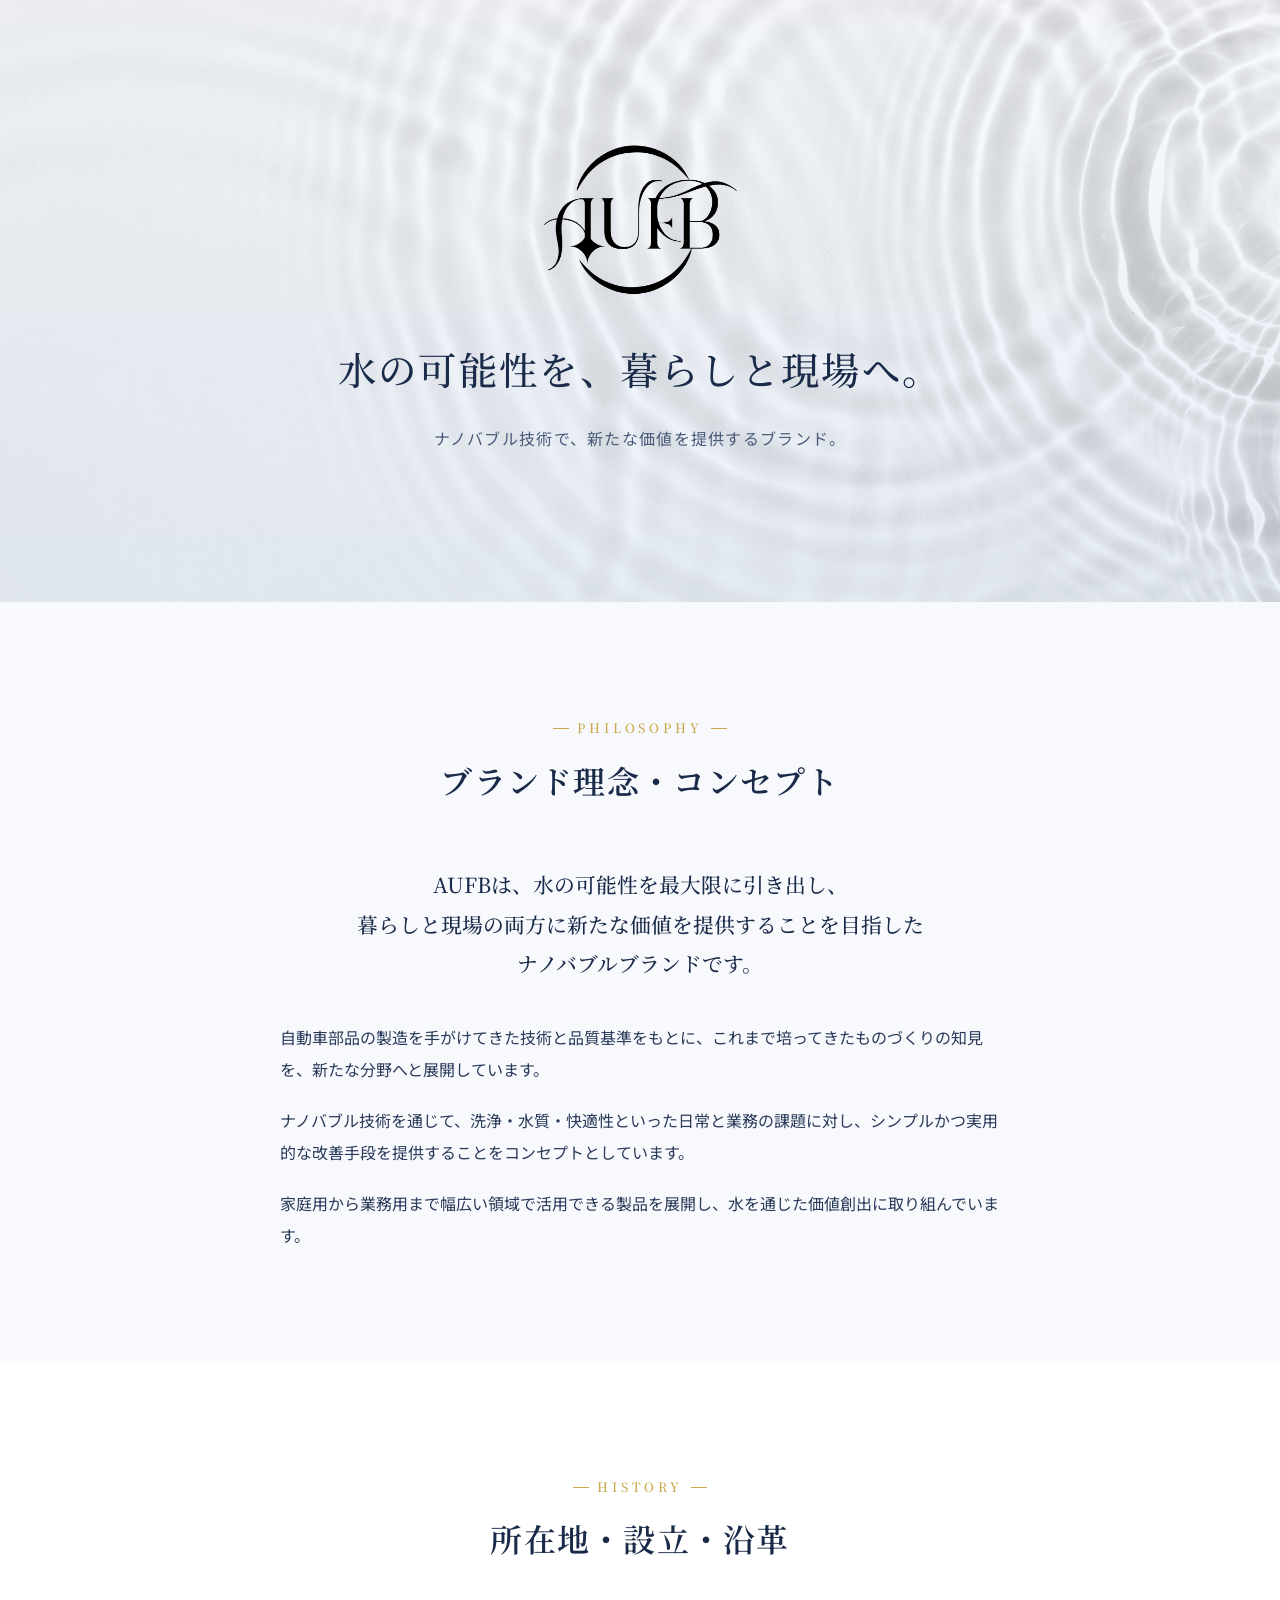
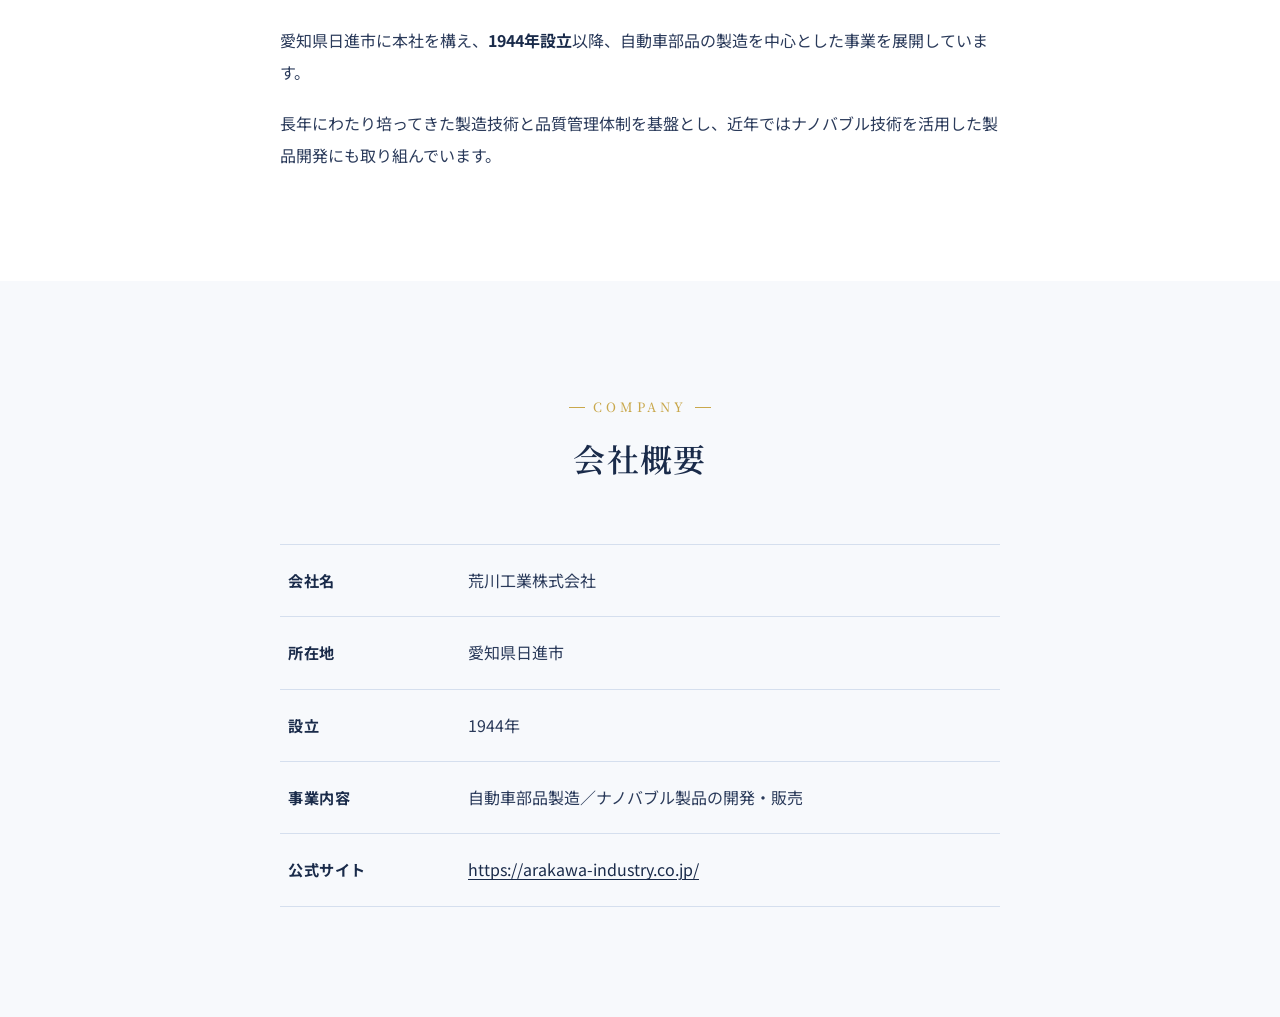
==== 00_サイト制作/about/index.html @ 19d6f463 "AUFBページ：階層整理（pages/about → about）" ====
<!DOCTYPE html>
<html lang="ja">
<head>
  <meta charset="UTF-8">
  <meta name="viewport" content="width=device-width, initial-scale=1.0">
  <title>AUFBについて｜荒川工業株式会社</title>
  <meta name="description" content="AUFBは、水の可能性を最大限に引き出し、暮らしと現場の両方に新たな価値を提供するナノバブルブランドです。">
  <link rel="preconnect" href="https://fonts.googleapis.com">
  <link rel="preconnect" href="https://fonts.gstatic.com" crossorigin>
  <link href="https://fonts.googleapis.com/css2?family=Noto+Serif+JP:wght@400;500;700&family=Noto+Sans+JP:wght@400;500;700&display=swap" rel="stylesheet">
  <link rel="stylesheet" href="style.css">
</head>
<body>

  <main class="about">

    <!-- ==============================
      FV
    ============================== -->
    <section class="fv">
      <div class="fv-bg"></div>
      <div class="fv-inner">
        <img src="images/aufb-logo-transparent.png" alt="AUFB" class="fv-logo">
        <p class="fv-tagline">水の可能性を、暮らしと現場へ。</p>
        <p class="fv-sub">ナノバブル技術で、新たな価値を提供するブランド。</p>
      </div>
    </section>


    <!-- ==============================
      ブランド理念・コンセプト
    ============================== -->
    <section class="section section-philosophy">
      <div class="section-inner">
        <div class="section-head">
          <span class="section-label">Philosophy</span>
          <h2 class="section-title">ブランド理念・コンセプト</h2>
        </div>

        <div class="section-body">
          <p class="lead">
            AUFBは、水の可能性を最大限に引き出し、<br>
            暮らしと現場の両方に新たな価値を提供することを目指した<br class="pc-only">ナノバブルブランドです。
          </p>
          <p>
            自動車部品の製造を手がけてきた技術と品質基準をもとに、これまで培ってきたものづくりの知見を、新たな分野へと展開しています。
          </p>
          <p>
            ナノバブル技術を通じて、洗浄・水質・快適性といった日常と業務の課題に対し、シンプルかつ実用的な改善手段を提供することをコンセプトとしています。
          </p>
          <p>
            家庭用から業務用まで幅広い領域で活用できる製品を展開し、水を通じた価値創出に取り組んでいます。
          </p>
        </div>
      </div>
    </section>


    <!-- ==============================
      所在地・設立・沿革
    ============================== -->
    <section class="section section-history">
      <div class="section-inner">
        <div class="section-head">
          <span class="section-label">History</span>
          <h2 class="section-title">所在地・設立・沿革</h2>
        </div>

        <div class="section-body">
          <p>
            愛知県日進市に本社を構え、<strong>1944年設立</strong>以降、自動車部品の製造を中心とした事業を展開しています。
          </p>
          <p>
            長年にわたり培ってきた製造技術と品質管理体制を基盤とし、近年ではナノバブル技術を活用した製品開発にも取り組んでいます。
          </p>
        </div>
      </div>
    </section>


    <!-- ==============================
      会社概要
    ============================== -->
    <section class="section section-company">
      <div class="section-inner">
        <div class="section-head">
          <span class="section-label">Company</span>
          <h2 class="section-title">会社概要</h2>
        </div>

        <div class="section-body">
          <dl class="company-table">
            <div class="company-row">
              <dt>会社名</dt>
              <dd>荒川工業株式会社</dd>
            </div>
            <div class="company-row">
              <dt>所在地</dt>
              <dd>愛知県日進市</dd>
            </div>
            <div class="company-row">
              <dt>設立</dt>
              <dd>1944年</dd>
            </div>
            <div class="company-row">
              <dt>事業内容</dt>
              <dd>自動車部品製造／ナノバブル製品の開発・販売</dd>
            </div>
            <div class="company-row">
              <dt>公式サイト</dt>
              <dd><a href="https://arakawa-industry.co.jp/" target="_blank" rel="noopener">https://arakawa-industry.co.jp/</a></dd>
            </div>
          </dl>
        </div>
      </div>
    </section>

  </main>

</body>
</html>
---- 00_サイト制作/about/style.css ----
/* ==============================
   Base
============================== */
*, *::before, *::after {
  box-sizing: border-box;
  margin: 0;
  padding: 0;
}

html {
  font-size: 16px;
  scroll-behavior: smooth;
}

body {
  font-family: "Noto Sans JP", -apple-system, BlinkMacSystemFont, "Hiragino Sans", "Hiragino Kaku Gothic ProN", Meiryo, sans-serif;
  color: #1a2b4a;
  line-height: 1.8;
  background: #fff;
  -webkit-font-smoothing: antialiased;
}

img {
  max-width: 100%;
  height: auto;
  display: block;
}

.pc-only { display: none; }
@media (min-width: 768px) {
  .pc-only { display: inline; }
  .sp-only { display: none; }
}


/* ==============================
   FV
============================== */
.fv {
  position: relative;
  padding: 80px 24px 90px;
  background: linear-gradient(180deg, #f7f9fc 0%, #eaf0f8 100%);
  overflow: hidden;
  text-align: center;
}

.fv-bg {
  position: absolute;
  inset: 0;
  background-image: url("images/fv-water-ripple-bg.jpeg");
  background-size: cover;
  background-position: center;
  opacity: 0.6;
  mix-blend-mode: multiply;
  pointer-events: none;
}

.fv-inner {
  position: relative;
  max-width: 720px;
  margin: 0 auto;
  z-index: 1;
}

.fv-logo {
  width: 140px;
  margin: 0 auto 28px;
}

.fv-tagline {
  font-family: "Noto Serif JP", serif;
  font-size: 1.5rem;
  font-weight: 500;
  color: #1a2b4a;
  letter-spacing: 0.06em;
  line-height: 1.6;
  margin-bottom: 16px;
}

.fv-sub {
  font-size: 0.9rem;
  color: #4a5a7a;
  letter-spacing: 0.08em;
}

@media (min-width: 768px) {
  .fv {
    padding: 140px 32px 150px;
  }
  .fv-logo {
    width: 200px;
    margin-bottom: 40px;
  }
  .fv-tagline {
    font-size: 2.4rem;
    margin-bottom: 24px;
  }
  .fv-sub {
    font-size: 1rem;
  }
}


/* ==============================
   Section 共通
============================== */
.section {
  padding: 72px 24px;
}

.section:nth-child(even) {
  background: #f7f9fc;
}

.section-inner {
  max-width: 720px;
  margin: 0 auto;
}

.section-head {
  text-align: center;
  margin-bottom: 40px;
}

.section-label {
  display: inline-block;
  font-family: "Noto Serif JP", serif;
  font-size: 0.8rem;
  font-weight: 500;
  color: #c9a84c;
  letter-spacing: 0.3em;
  text-transform: uppercase;
  margin-bottom: 12px;
  position: relative;
  padding: 0 24px;
}

.section-label::before,
.section-label::after {
  content: "";
  position: absolute;
  top: 50%;
  width: 16px;
  height: 1px;
  background: #c9a84c;
}

.section-label::before { left: 0; }
.section-label::after { right: 0; }

.section-title {
  font-family: "Noto Serif JP", serif;
  font-size: 1.5rem;
  font-weight: 600;
  color: #1a2b4a;
  letter-spacing: 0.04em;
}

.section-body p {
  font-size: 0.95rem;
  line-height: 2;
  color: #2a3a5a;
  margin-bottom: 1.2em;
}

.section-body p:last-child {
  margin-bottom: 0;
}

.section-body .lead {
  font-family: "Noto Serif JP", serif;
  font-size: 1.05rem;
  font-weight: 500;
  color: #1a2b4a;
  text-align: center;
  line-height: 1.9;
  margin-bottom: 1.8em;
}

.section-body strong {
  color: #1a2b4a;
  font-weight: 700;
}

@media (min-width: 768px) {
  .section {
    padding: 110px 32px;
  }
  .section-head {
    margin-bottom: 56px;
  }
  .section-title {
    font-size: 2rem;
  }
  .section-body p {
    font-size: 1rem;
  }
  .section-body .lead {
    font-size: 1.3rem;
  }
}


/* ==============================
   会社概要テーブル
============================== */
.company-table {
  border-top: 1px solid #d5dfee;
}

.company-row {
  display: block;
  border-bottom: 1px solid #d5dfee;
  padding: 18px 0;
}

.company-row dt {
  font-weight: 700;
  color: #1a2b4a;
  font-size: 0.88rem;
  letter-spacing: 0.04em;
  margin-bottom: 6px;
}

.company-row dd {
  color: #2a3a5a;
  font-size: 0.95rem;
  line-height: 1.7;
  word-break: break-all;
}

.company-row dd a {
  color: #1a2b4a;
  text-decoration: underline;
  text-underline-offset: 3px;
  transition: color 0.2s;
}

.company-row dd a:hover {
  color: #c9a84c;
}

@media (min-width: 768px) {
  .company-row {
    display: flex;
    align-items: baseline;
    padding: 22px 8px;
  }
  .company-row dt {
    flex: 0 0 180px;
    font-size: 0.95rem;
    margin-bottom: 0;
  }
  .company-row dd {
    flex: 1;
    font-size: 1rem;
  }
}
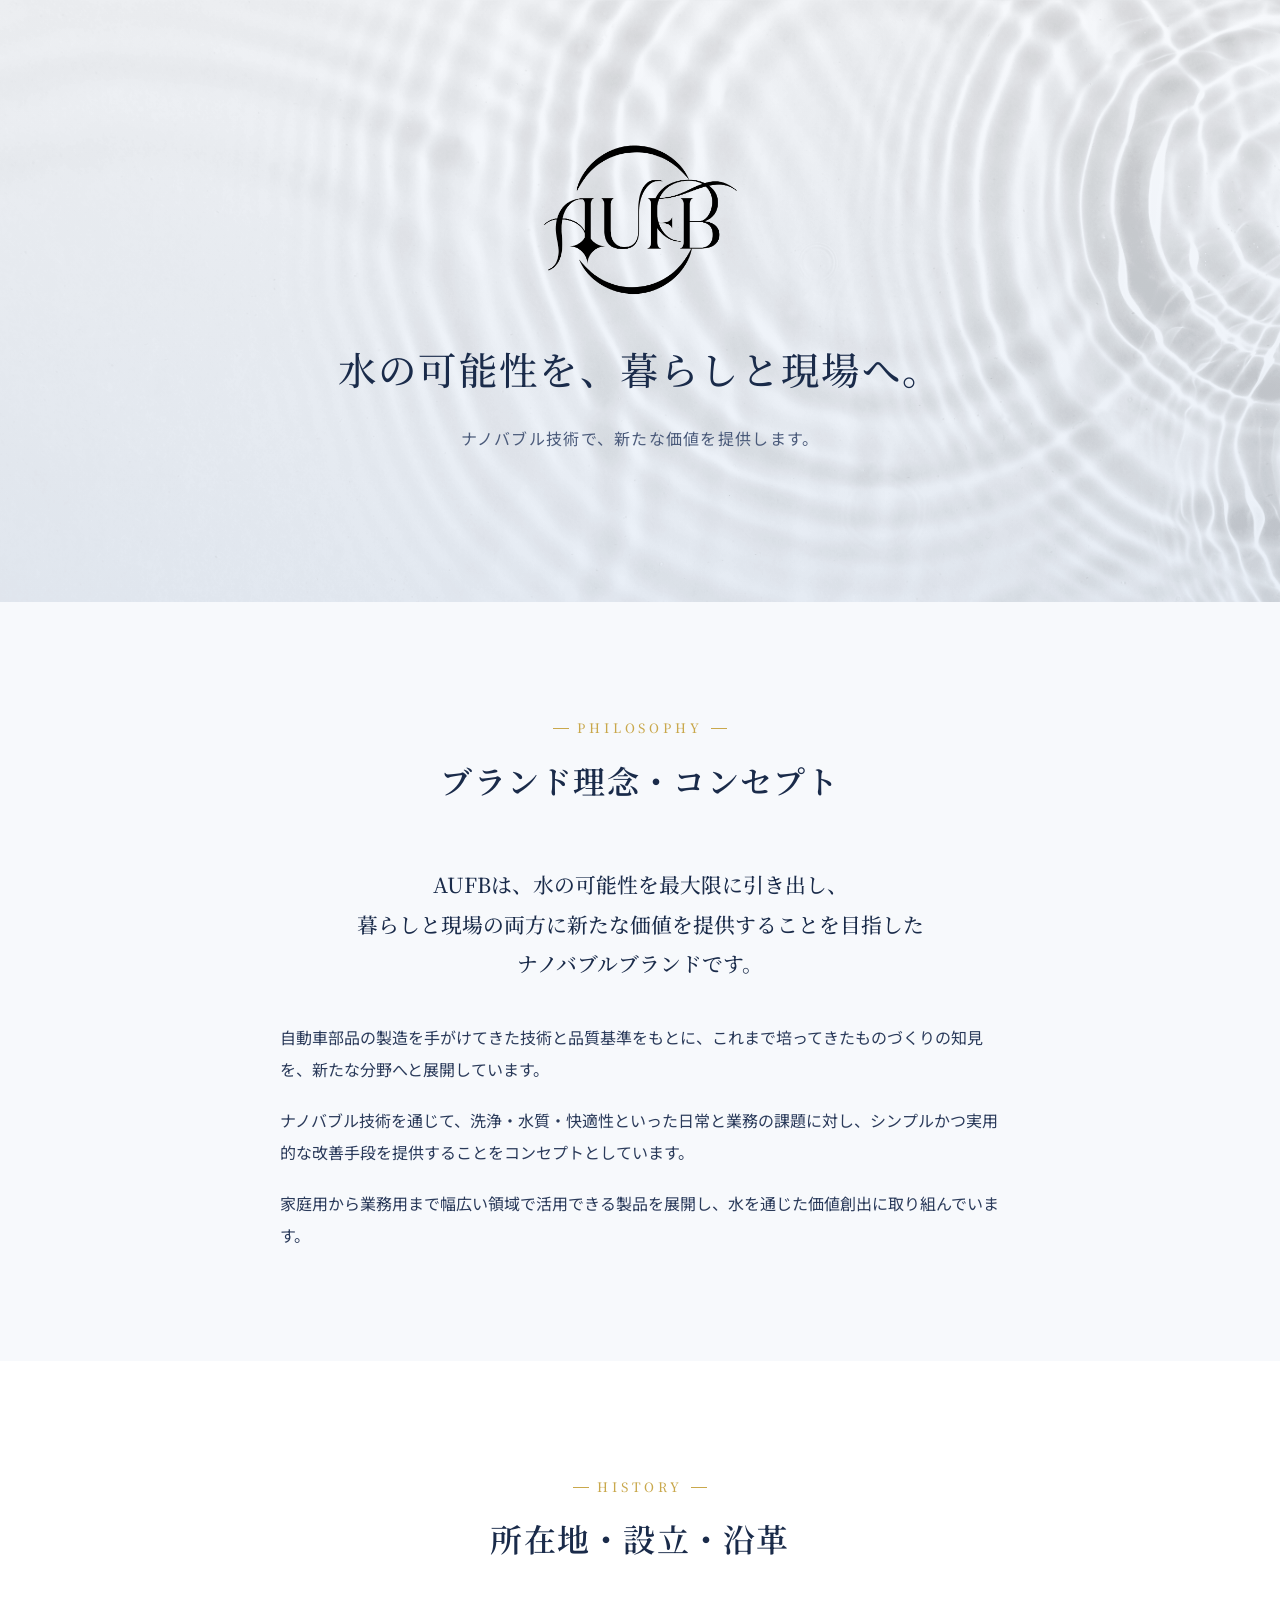
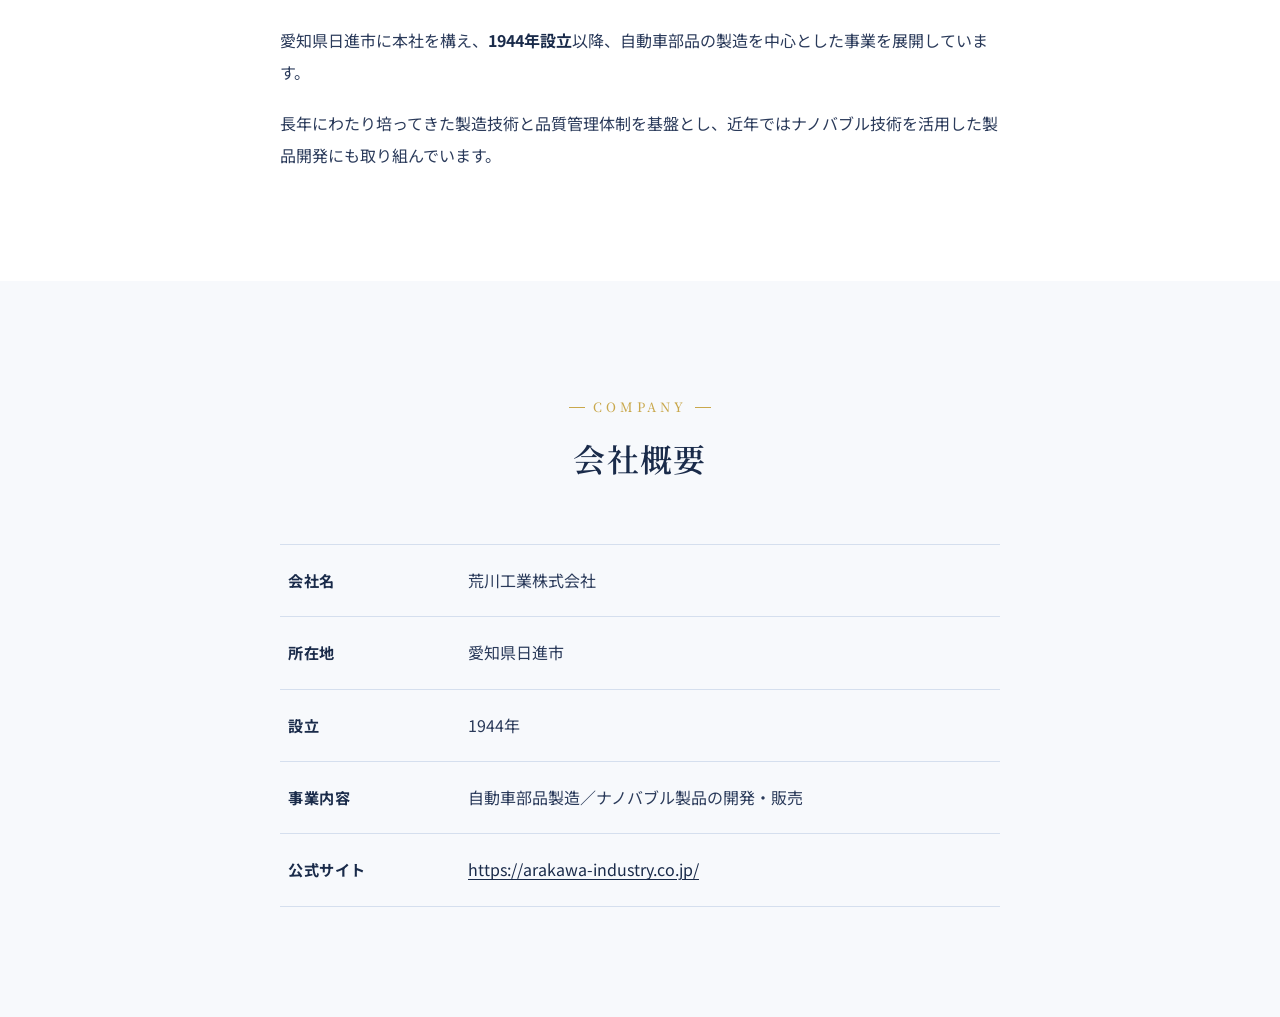
==== commit 831ecf4d: "AUFBページ：FVサブコピーを能動的な表現に修正" ====
--- a/00_サイト制作/about/index.html
+++ b/00_サイト制作/about/index.html
@@ -22,7 +22,7 @@
       <div class="fv-inner">
         <img src="images/aufb-logo-transparent.png" alt="AUFB" class="fv-logo">
         <p class="fv-tagline">水の可能性を、暮らしと現場へ。</p>
-        <p class="fv-sub">ナノバブル技術で、新たな価値を提供するブランド。</p>
+        <p class="fv-sub">ナノバブル技術で、新たな価値を提供します。</p>
       </div>
     </section>
 
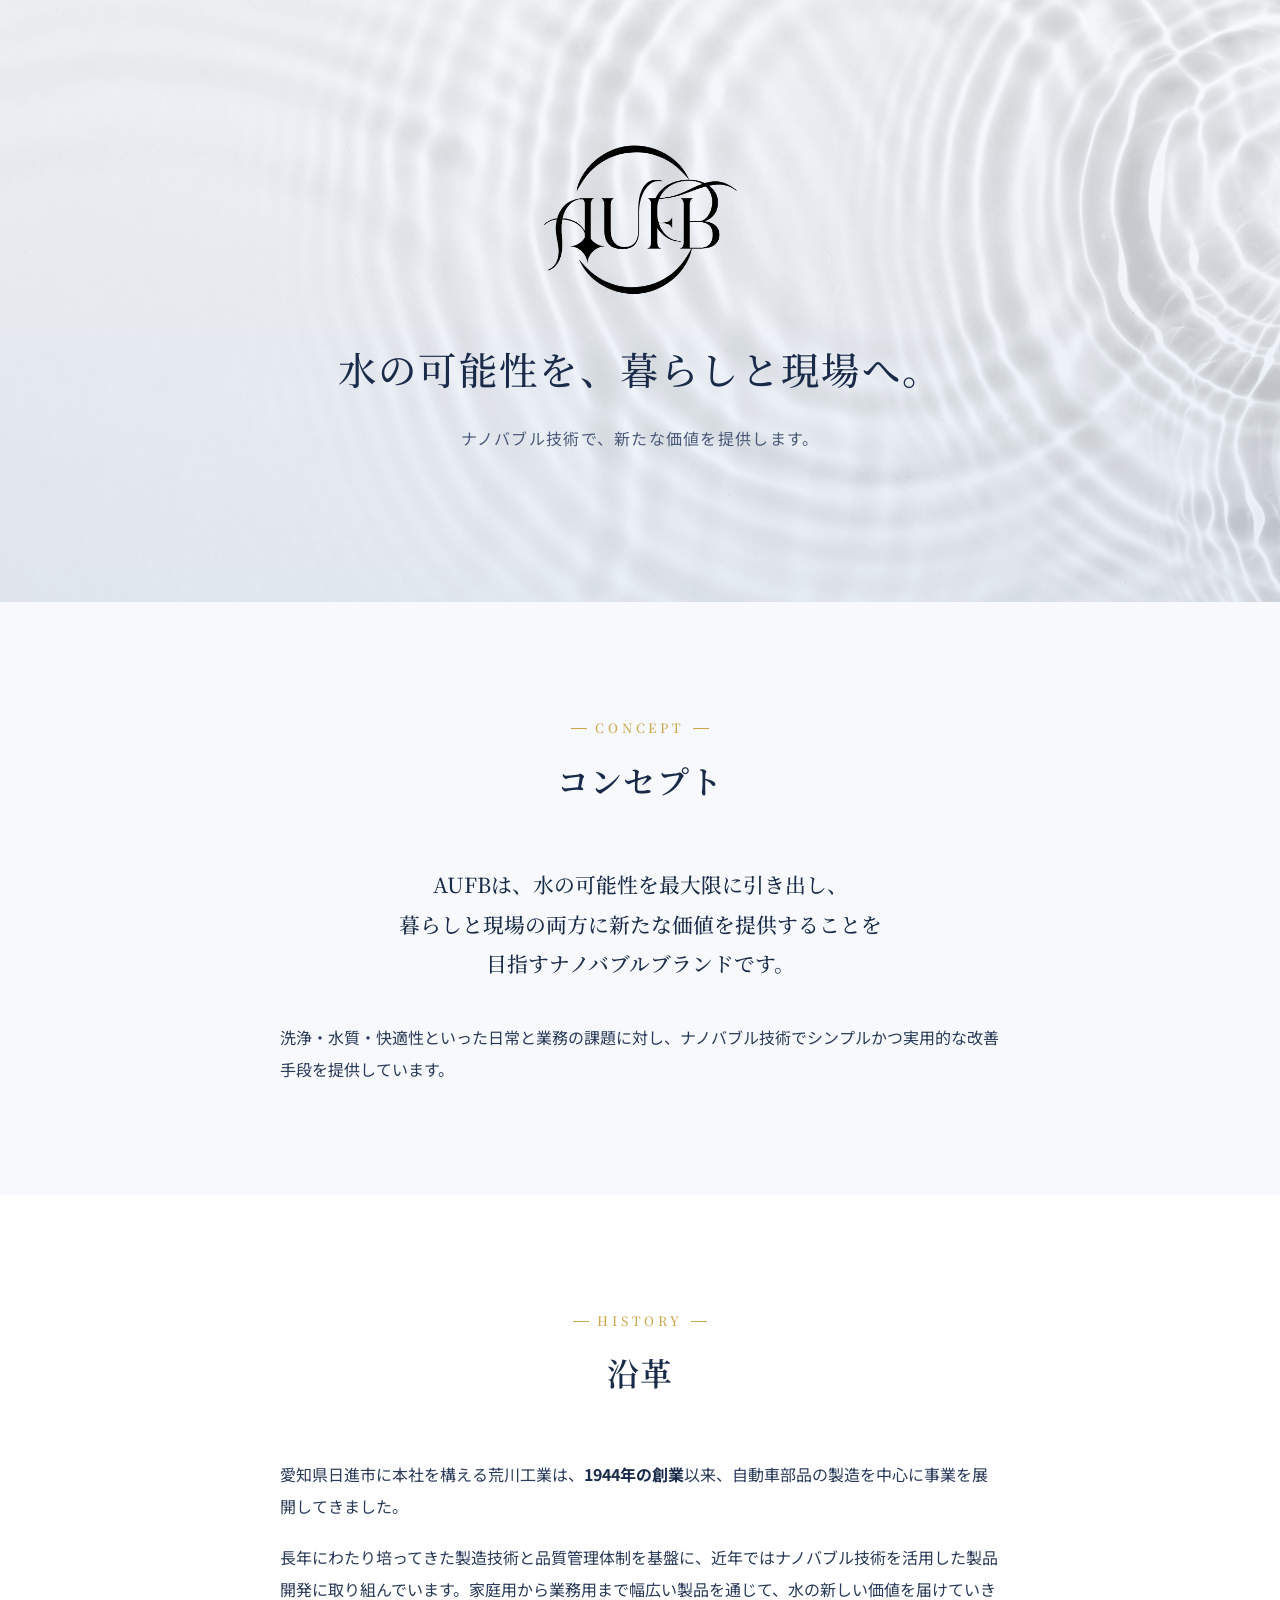
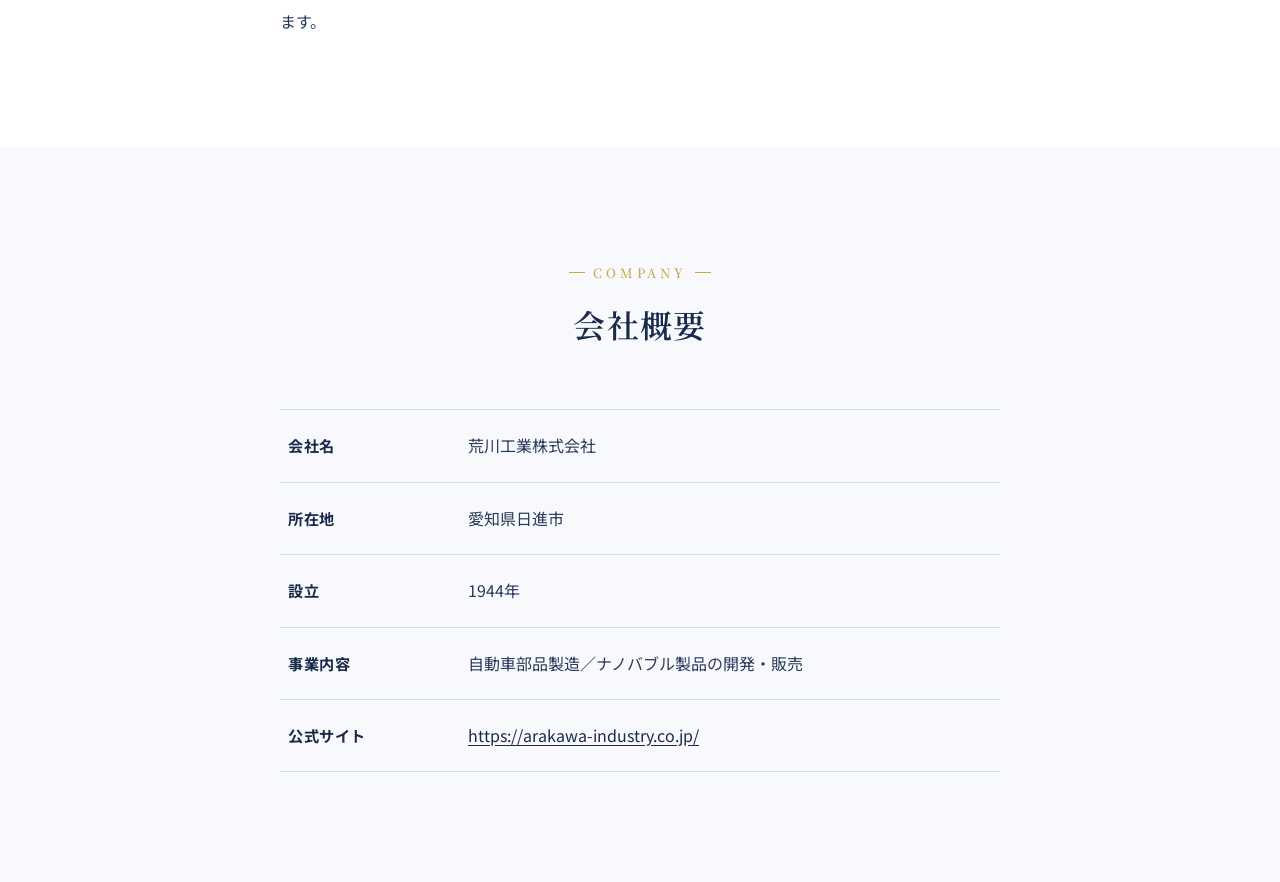
==== commit a9cc11ec: "AUFBページ：構成見直し（コンセプト／沿革の2セクション化、文章整理）" ====
--- a/00_サイト制作/about/index.html
+++ b/00_サイト制作/about/index.html
@@ -28,28 +28,22 @@
 
 
     <!-- ==============================
-      ブランド理念・コンセプト
+      コンセプト
     ============================== -->
-    <section class="section section-philosophy">
+    <section class="section section-concept">
       <div class="section-inner">
         <div class="section-head">
-          <span class="section-label">Philosophy</span>
-          <h2 class="section-title">ブランド理念・コンセプト</h2>
+          <span class="section-label">Concept</span>
+          <h2 class="section-title">コンセプト</h2>
         </div>
 
         <div class="section-body">
           <p class="lead">
             AUFBは、水の可能性を最大限に引き出し、<br>
-            暮らしと現場の両方に新たな価値を提供することを目指した<br class="pc-only">ナノバブルブランドです。
+            暮らしと現場の両方に新たな価値を提供することを<br class="pc-only">目指すナノバブルブランドです。
           </p>
           <p>
-            自動車部品の製造を手がけてきた技術と品質基準をもとに、これまで培ってきたものづくりの知見を、新たな分野へと展開しています。
-          </p>
-          <p>
-            ナノバブル技術を通じて、洗浄・水質・快適性といった日常と業務の課題に対し、シンプルかつ実用的な改善手段を提供することをコンセプトとしています。
-          </p>
-          <p>
-            家庭用から業務用まで幅広い領域で活用できる製品を展開し、水を通じた価値創出に取り組んでいます。
+            洗浄・水質・快適性といった日常と業務の課題に対し、ナノバブル技術でシンプルかつ実用的な改善手段を提供しています。
           </p>
         </div>
       </div>
@@ -57,21 +51,21 @@
 
 
     <!-- ==============================
-      所在地・設立・沿革
+      沿革
     ============================== -->
     <section class="section section-history">
       <div class="section-inner">
         <div class="section-head">
           <span class="section-label">History</span>
-          <h2 class="section-title">所在地・設立・沿革</h2>
+          <h2 class="section-title">沿革</h2>
         </div>
 
         <div class="section-body">
           <p>
-            愛知県日進市に本社を構え、<strong>1944年設立</strong>以降、自動車部品の製造を中心とした事業を展開しています。
+            愛知県日進市に本社を構える荒川工業は、<strong>1944年の創業</strong>以来、自動車部品の製造を中心に事業を展開してきました。
           </p>
           <p>
-            長年にわたり培ってきた製造技術と品質管理体制を基盤とし、近年ではナノバブル技術を活用した製品開発にも取り組んでいます。
+            長年にわたり培ってきた製造技術と品質管理体制を基盤に、近年ではナノバブル技術を活用した製品開発に取り組んでいます。家庭用から業務用まで幅広い製品を通じて、水の新しい価値を届けていきます。
           </p>
         </div>
       </div>
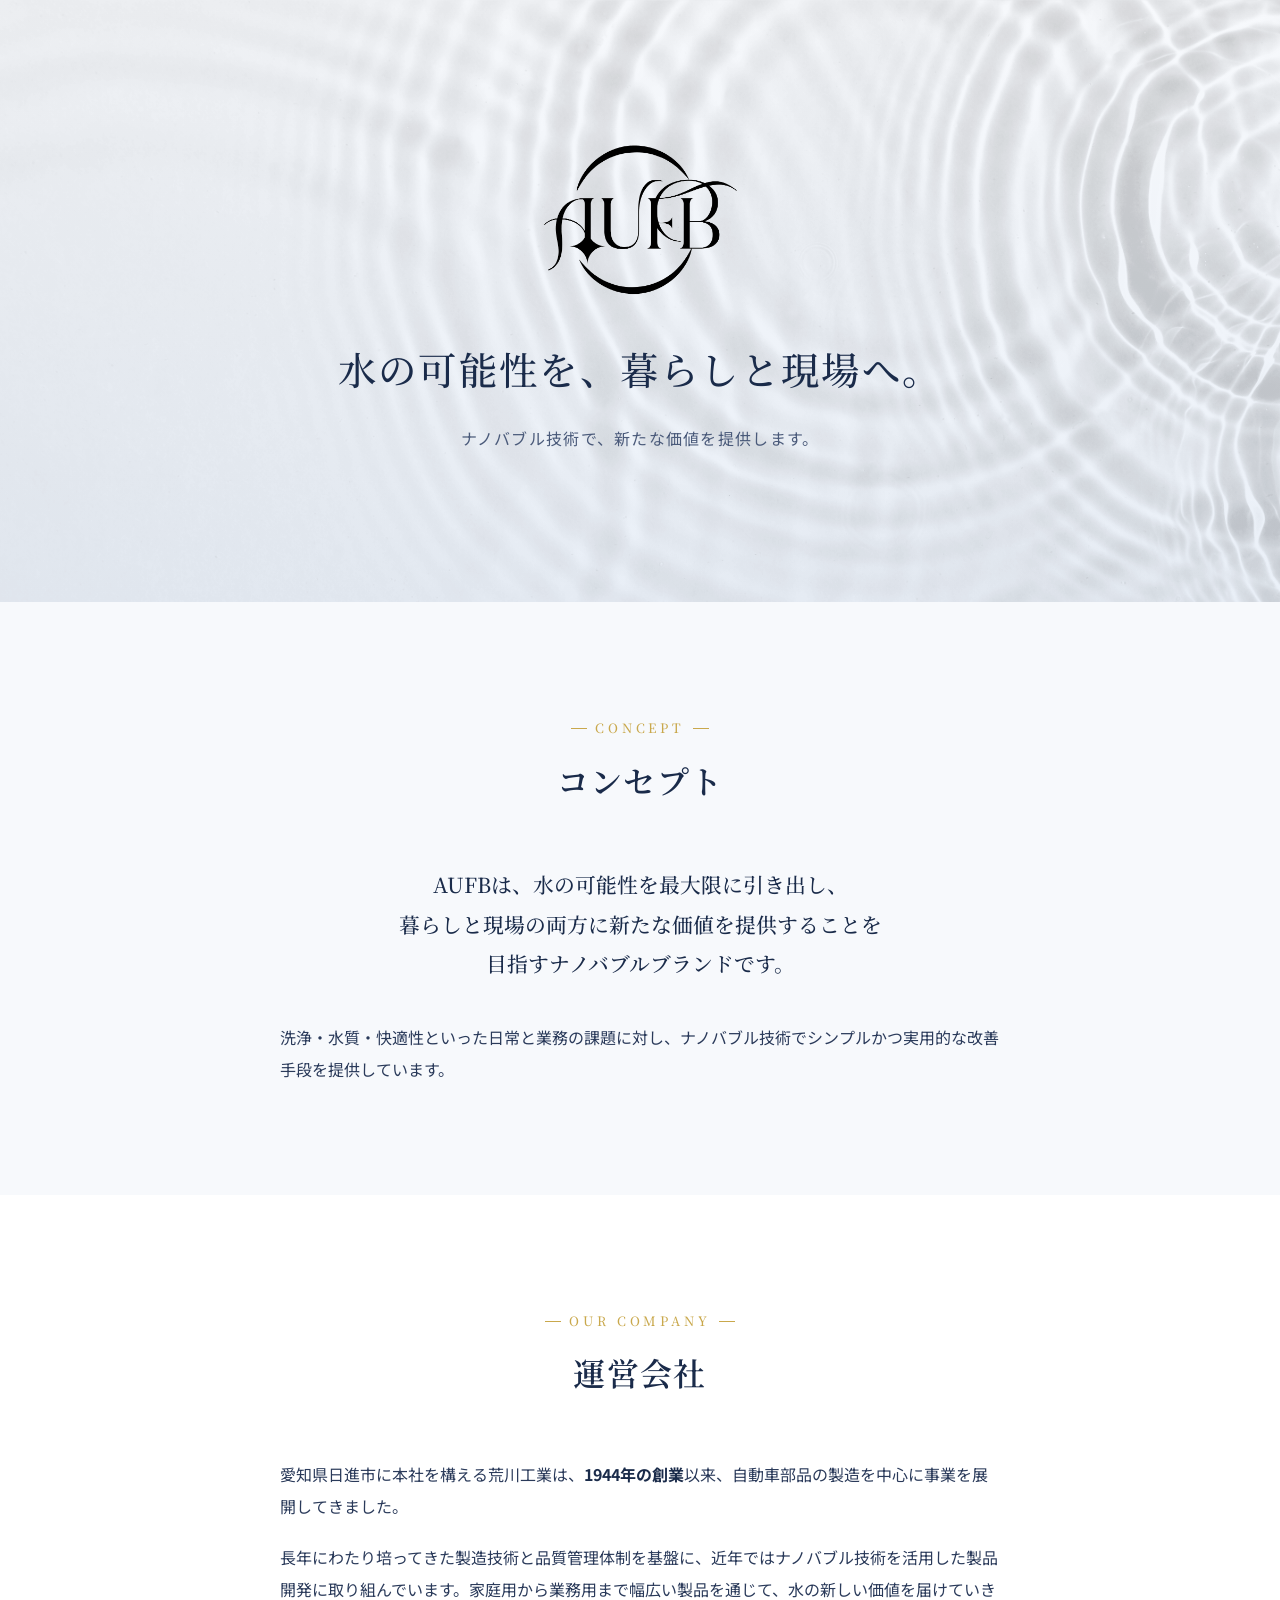
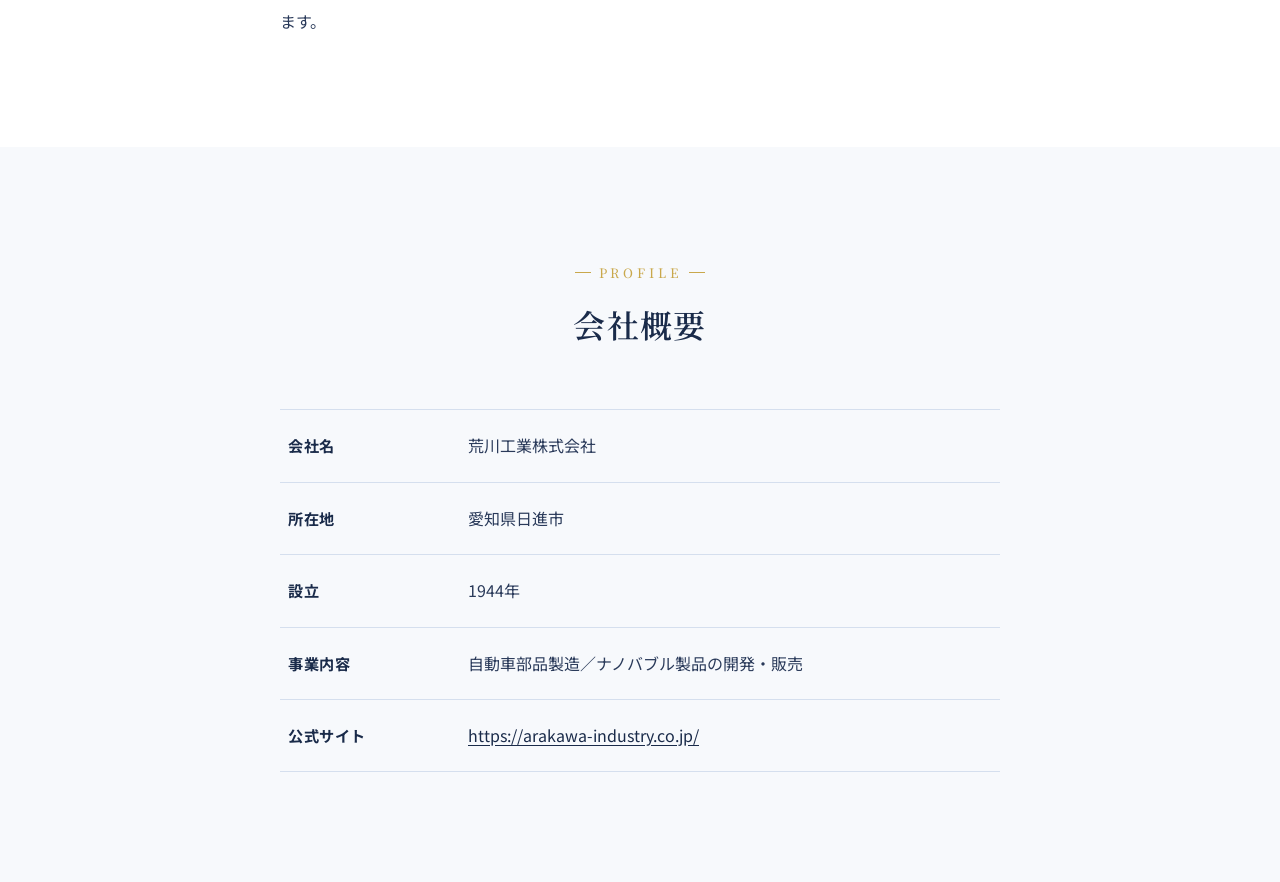
==== commit afb85567: "AUFBページ：見出しを運営会社に変更、ラベルを整理" ====
--- a/00_サイト制作/about/index.html
+++ b/00_サイト制作/about/index.html
@@ -51,13 +51,13 @@
 
 
     <!-- ==============================
-      沿革
+      運営会社
     ============================== -->
     <section class="section section-history">
       <div class="section-inner">
         <div class="section-head">
-          <span class="section-label">History</span>
-          <h2 class="section-title">沿革</h2>
+          <span class="section-label">Our Company</span>
+          <h2 class="section-title">運営会社</h2>
         </div>
 
         <div class="section-body">
@@ -78,7 +78,7 @@
     <section class="section section-company">
       <div class="section-inner">
         <div class="section-head">
-          <span class="section-label">Company</span>
+          <span class="section-label">Profile</span>
           <h2 class="section-title">会社概要</h2>
         </div>
 
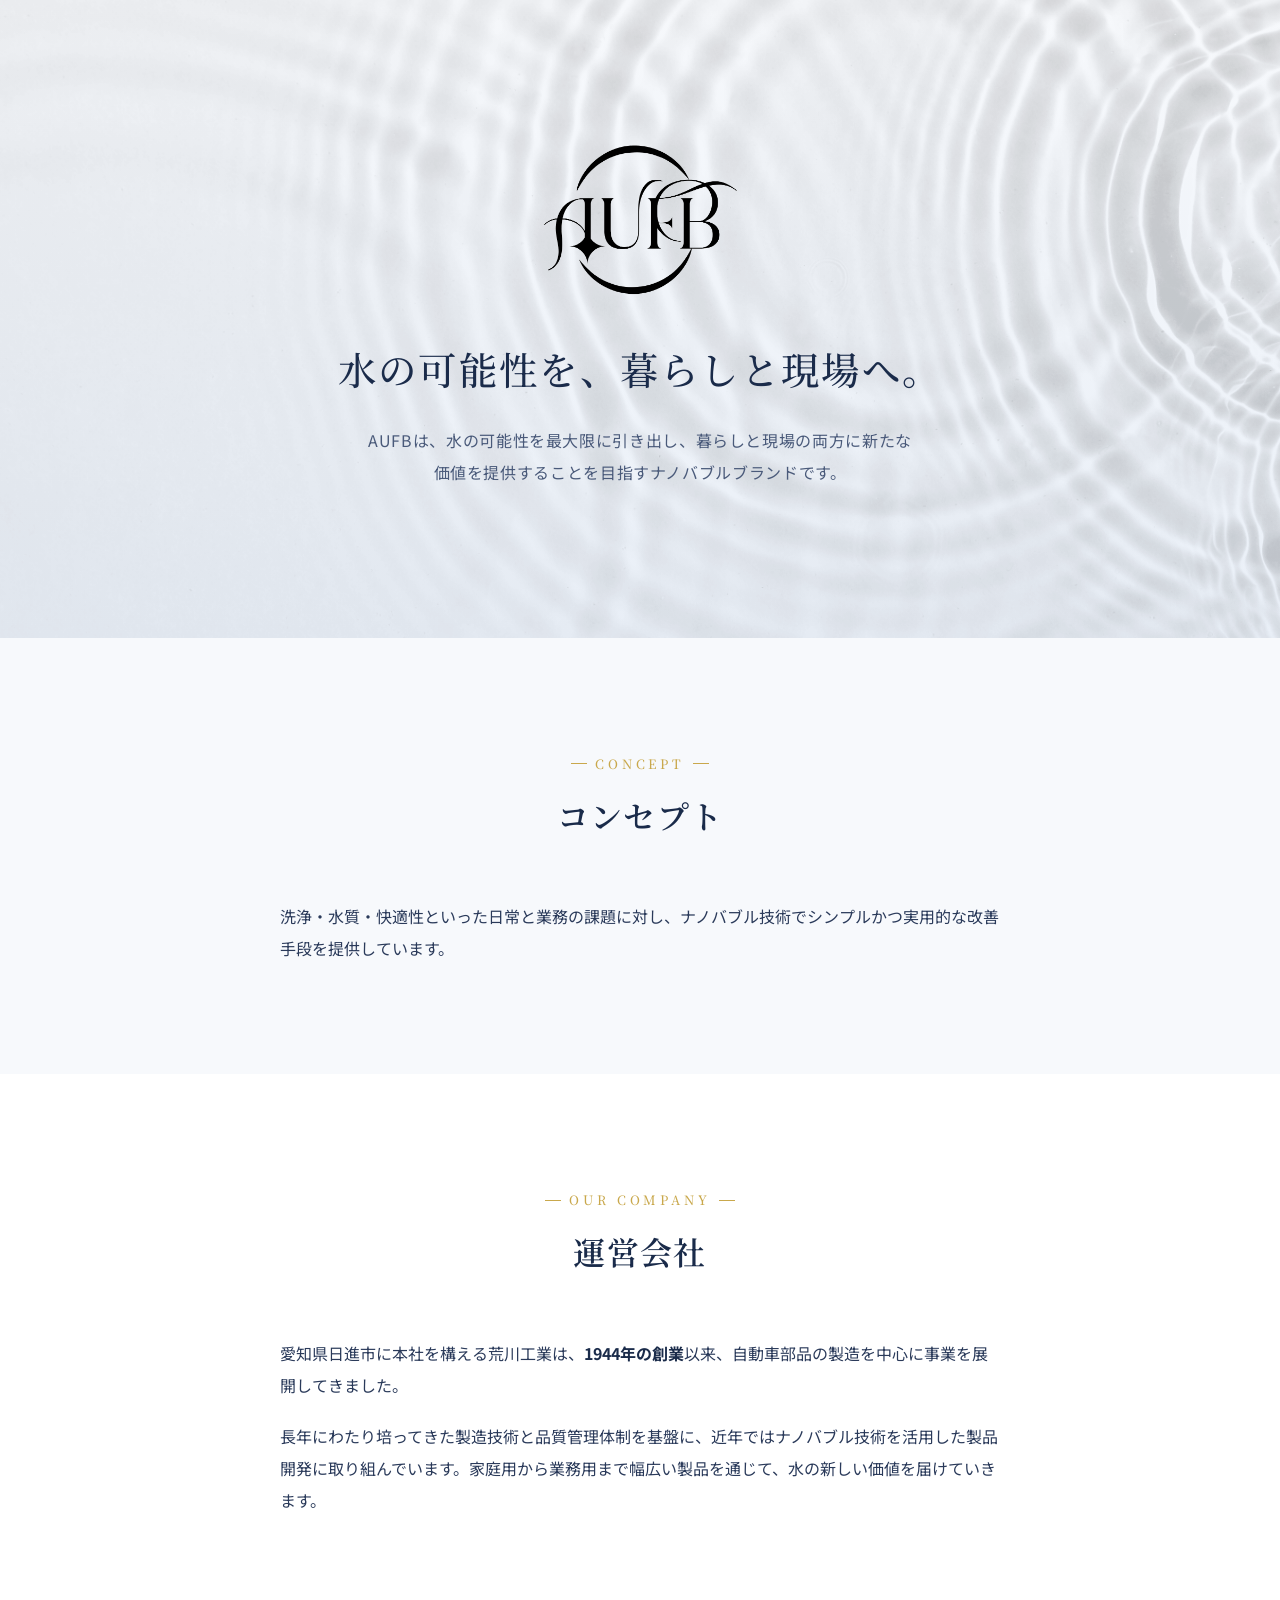
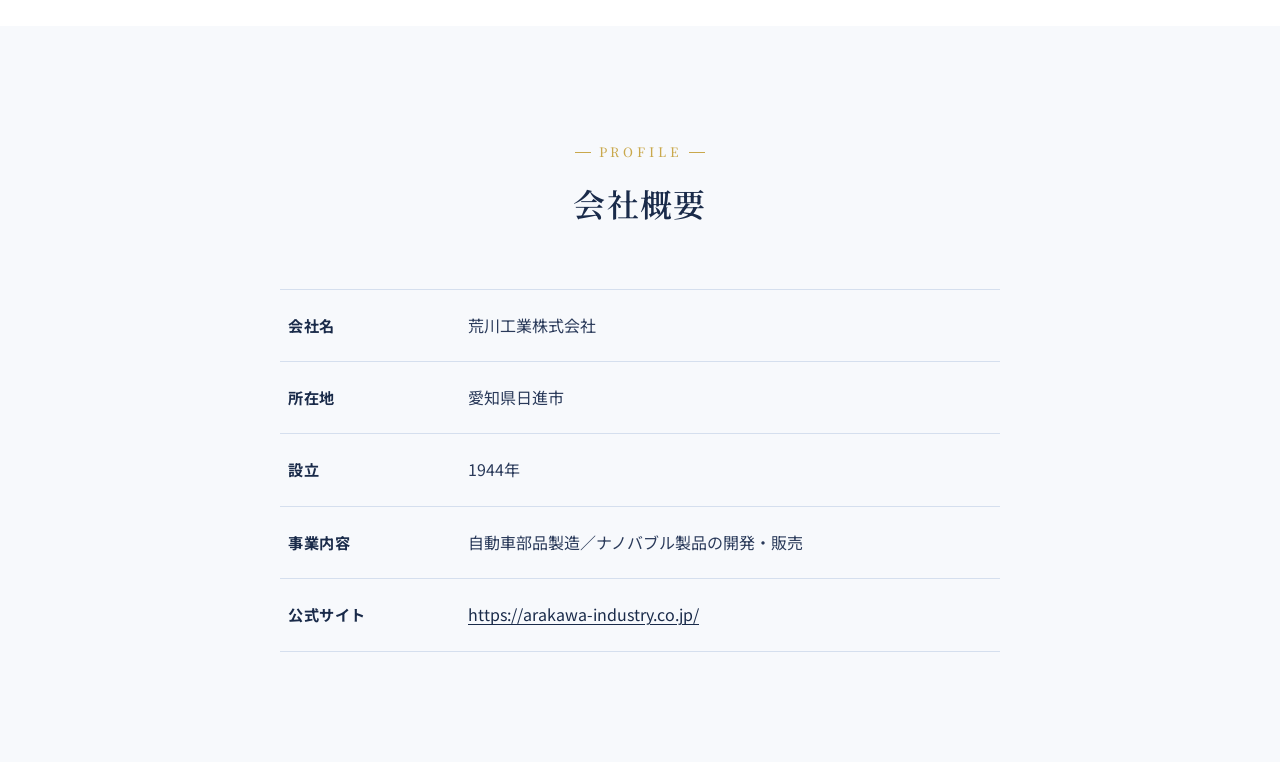
==== commit 45ccfdd0: "AUFBページ：ブランド定義文をFVに移動、コンセプトは1文に絞る" ====
--- a/00_サイト制作/about/index.html
+++ b/00_サイト制作/about/index.html
@@ -22,7 +22,7 @@
       <div class="fv-inner">
         <img src="images/aufb-logo-transparent.png" alt="AUFB" class="fv-logo">
         <p class="fv-tagline">水の可能性を、暮らしと現場へ。</p>
-        <p class="fv-sub">ナノバブル技術で、新たな価値を提供します。</p>
+        <p class="fv-lead">AUFBは、水の可能性を最大限に引き出し、暮らしと現場の両方に新たな価値を提供することを目指すナノバブルブランドです。</p>
       </div>
     </section>
 
@@ -38,10 +38,6 @@
         </div>
 
         <div class="section-body">
-          <p class="lead">
-            AUFBは、水の可能性を最大限に引き出し、<br>
-            暮らしと現場の両方に新たな価値を提供することを<br class="pc-only">目指すナノバブルブランドです。
-          </p>
           <p>
             洗浄・水質・快適性といった日常と業務の課題に対し、ナノバブル技術でシンプルかつ実用的な改善手段を提供しています。
           </p>
--- a/00_サイト制作/about/style.css
+++ b/00_サイト制作/about/style.css
@@ -77,10 +77,14 @@
   margin-bottom: 16px;
 }
 
-.fv-sub {
-  font-size: 0.9rem;
+.fv-lead {
+  font-size: 0.88rem;
   color: #4a5a7a;
-  letter-spacing: 0.08em;
+  line-height: 2;
+  letter-spacing: 0.04em;
+  max-width: 560px;
+  margin: 0 auto;
+  text-align: left;
 }
 
 @media (min-width: 768px) {
@@ -95,8 +99,9 @@
     font-size: 2.4rem;
     margin-bottom: 24px;
   }
-  .fv-sub {
+  .fv-lead {
     font-size: 1rem;
+    text-align: center;
   }
 }
 
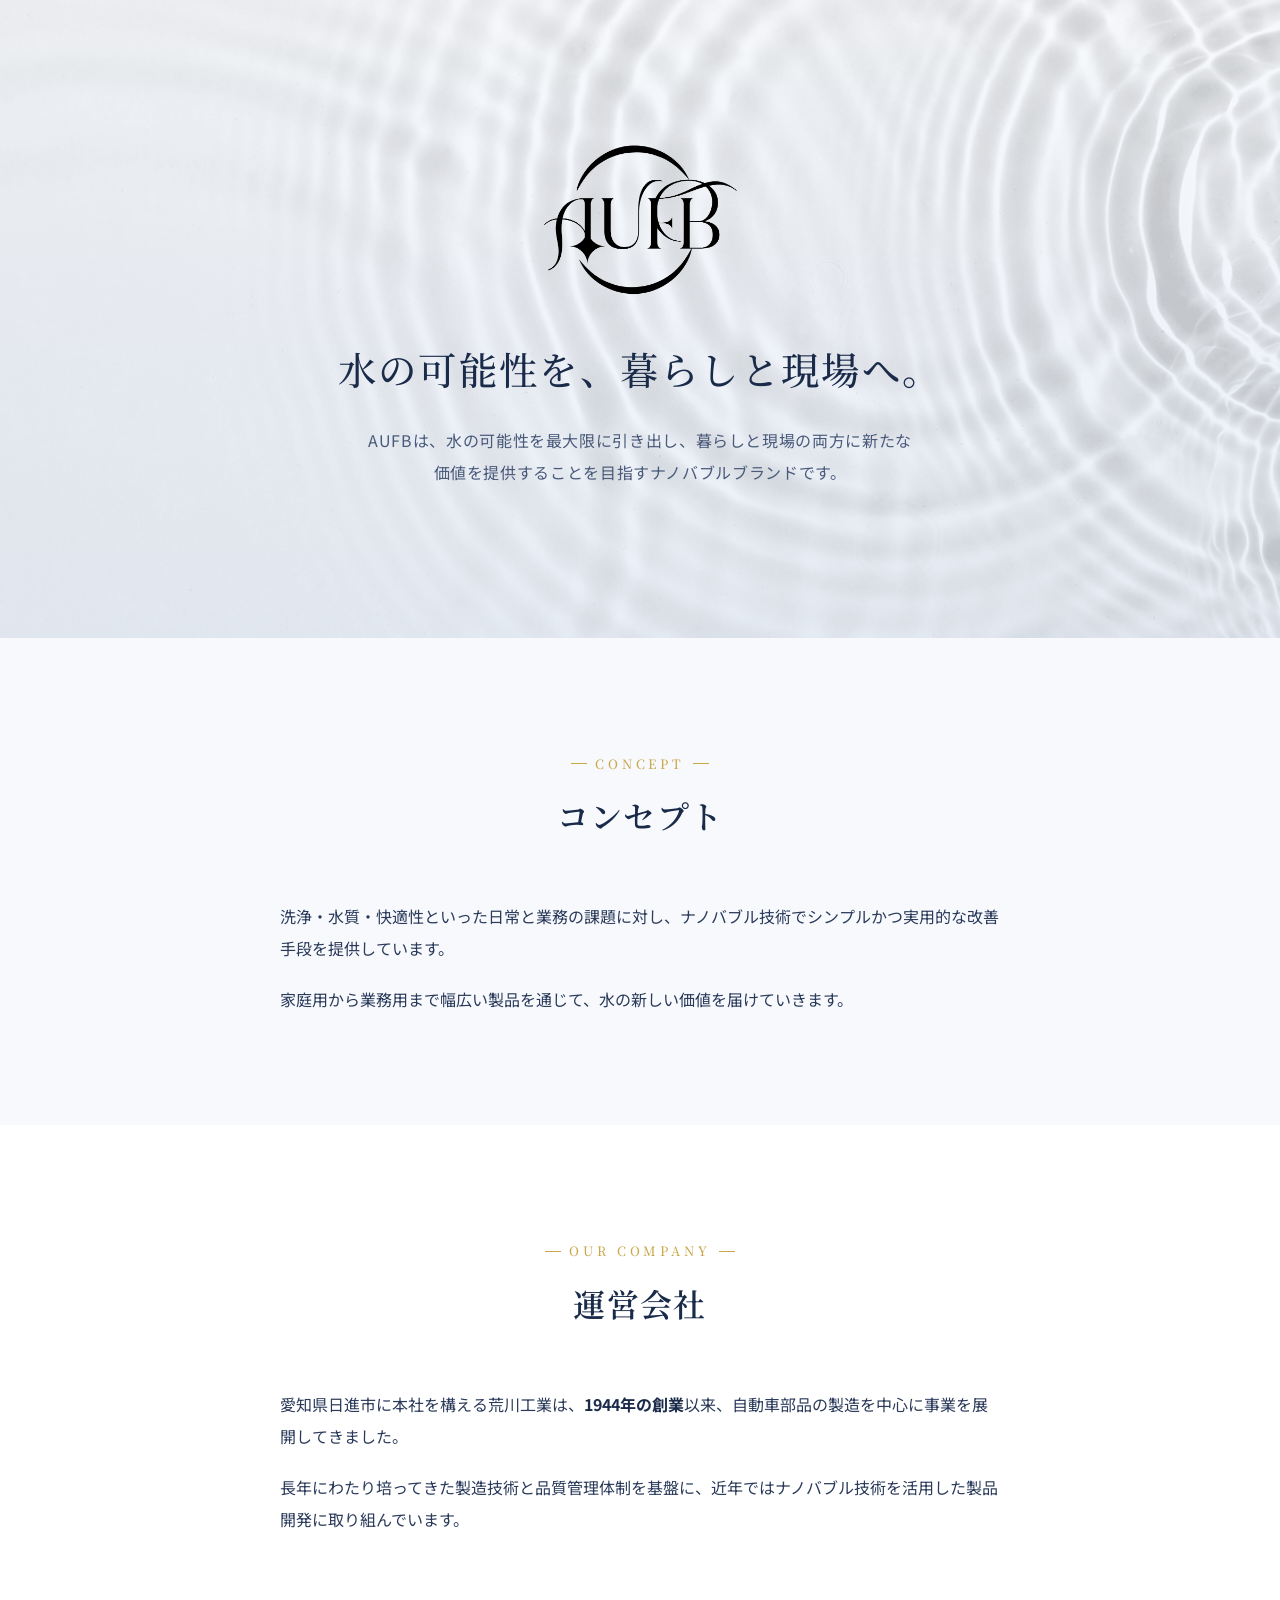
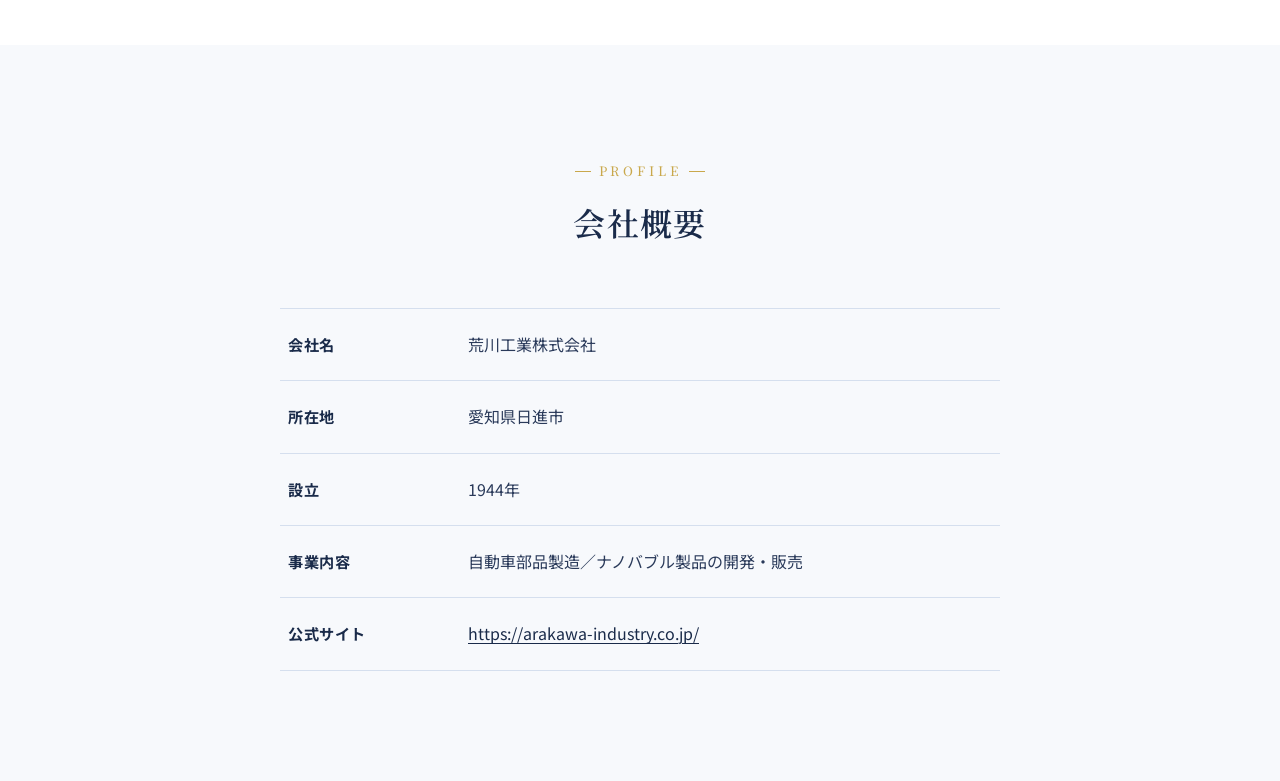
==== commit 924a82ff: "AUFBページ：締めの一文をコンセプトに移動、運営会社は会社の話で完結" ====
--- a/00_サイト制作/about/index.html
+++ b/00_サイト制作/about/index.html
@@ -41,6 +41,9 @@
           <p>
             洗浄・水質・快適性といった日常と業務の課題に対し、ナノバブル技術でシンプルかつ実用的な改善手段を提供しています。
           </p>
+          <p>
+            家庭用から業務用まで幅広い製品を通じて、水の新しい価値を届けていきます。
+          </p>
         </div>
       </div>
     </section>
@@ -61,7 +64,7 @@
             愛知県日進市に本社を構える荒川工業は、<strong>1944年の創業</strong>以来、自動車部品の製造を中心に事業を展開してきました。
           </p>
           <p>
-            長年にわたり培ってきた製造技術と品質管理体制を基盤に、近年ではナノバブル技術を活用した製品開発に取り組んでいます。家庭用から業務用まで幅広い製品を通じて、水の新しい価値を届けていきます。
+            長年にわたり培ってきた製造技術と品質管理体制を基盤に、近年ではナノバブル技術を活用した製品開発に取り組んでいます。
           </p>
         </div>
       </div>
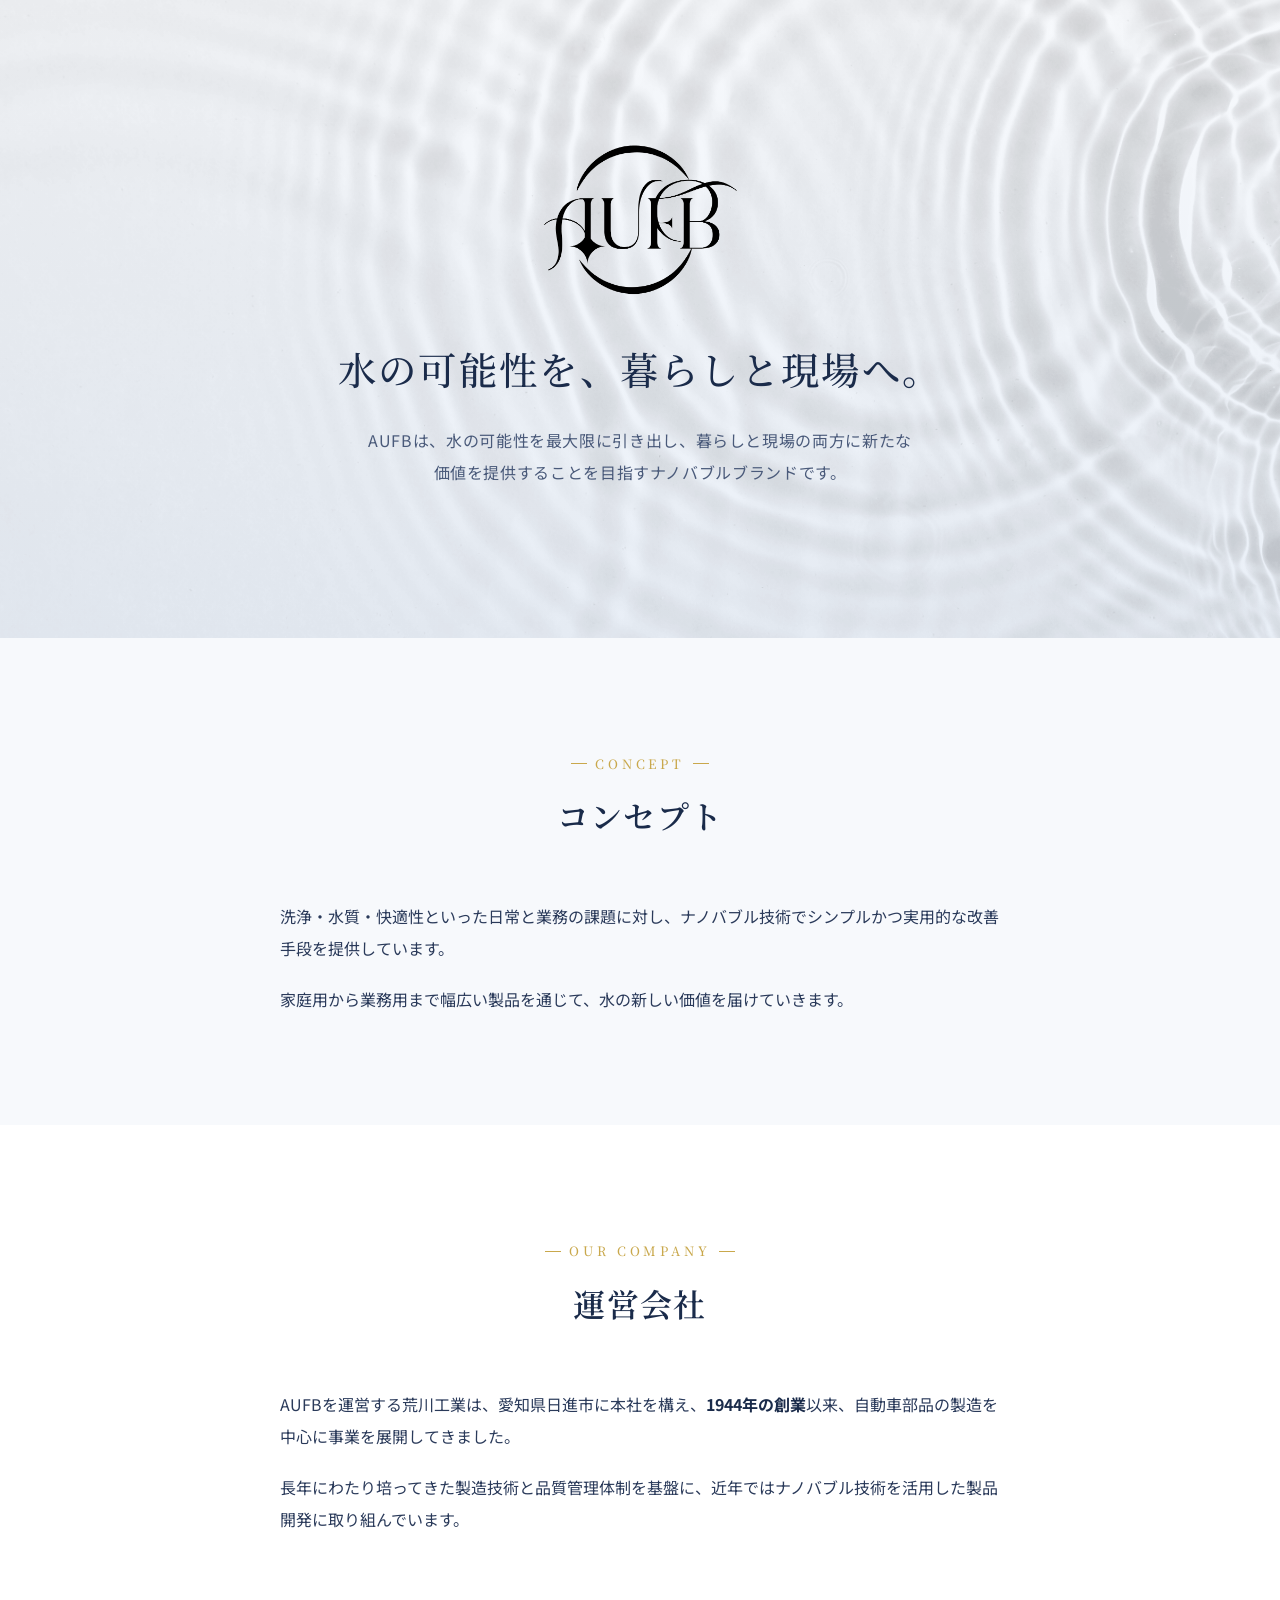
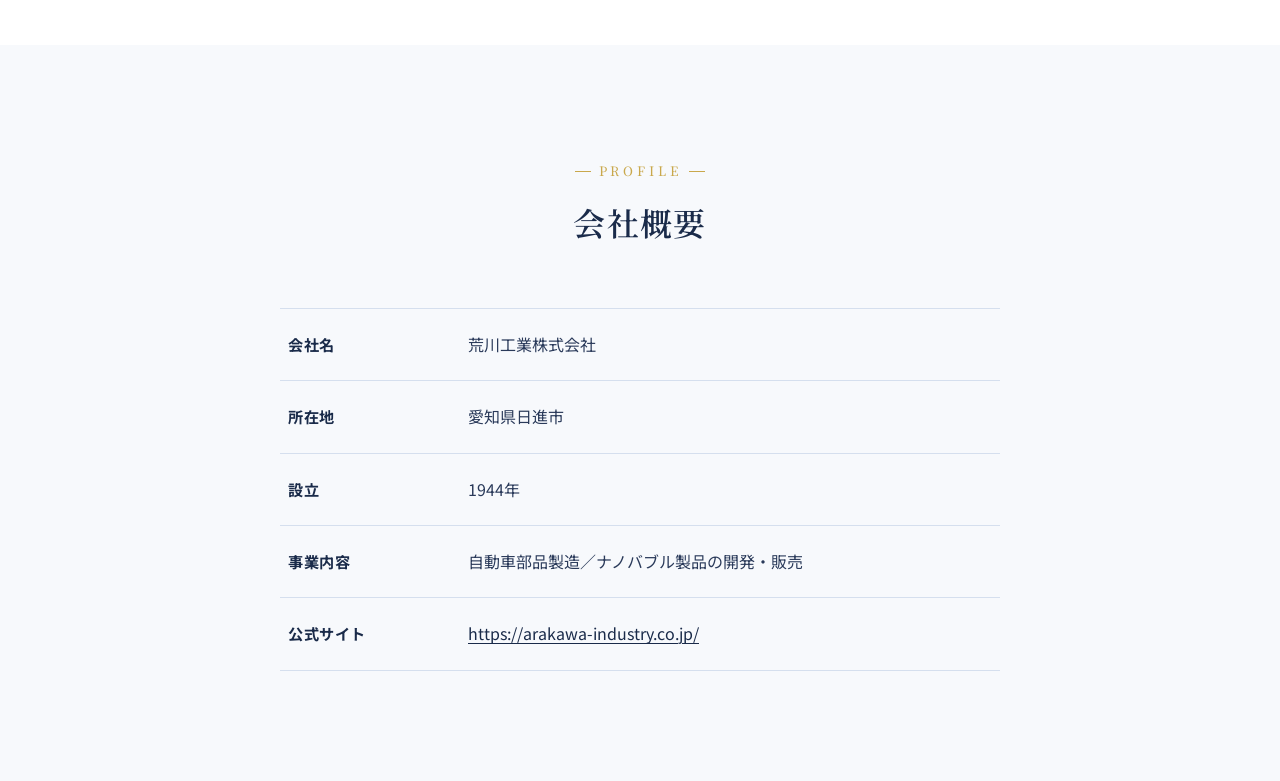
==== commit 99c3a8df: "AUFBページ：運営会社セクション冒頭でAUFBとの関係性を明示" ====
--- a/00_サイト制作/about/index.html
+++ b/00_サイト制作/about/index.html
@@ -61,7 +61,7 @@
 
         <div class="section-body">
           <p>
-            愛知県日進市に本社を構える荒川工業は、<strong>1944年の創業</strong>以来、自動車部品の製造を中心に事業を展開してきました。
+            AUFBを運営する荒川工業は、愛知県日進市に本社を構え、<strong>1944年の創業</strong>以来、自動車部品の製造を中心に事業を展開してきました。
           </p>
           <p>
             長年にわたり培ってきた製造技術と品質管理体制を基盤に、近年ではナノバブル技術を活用した製品開発に取り組んでいます。
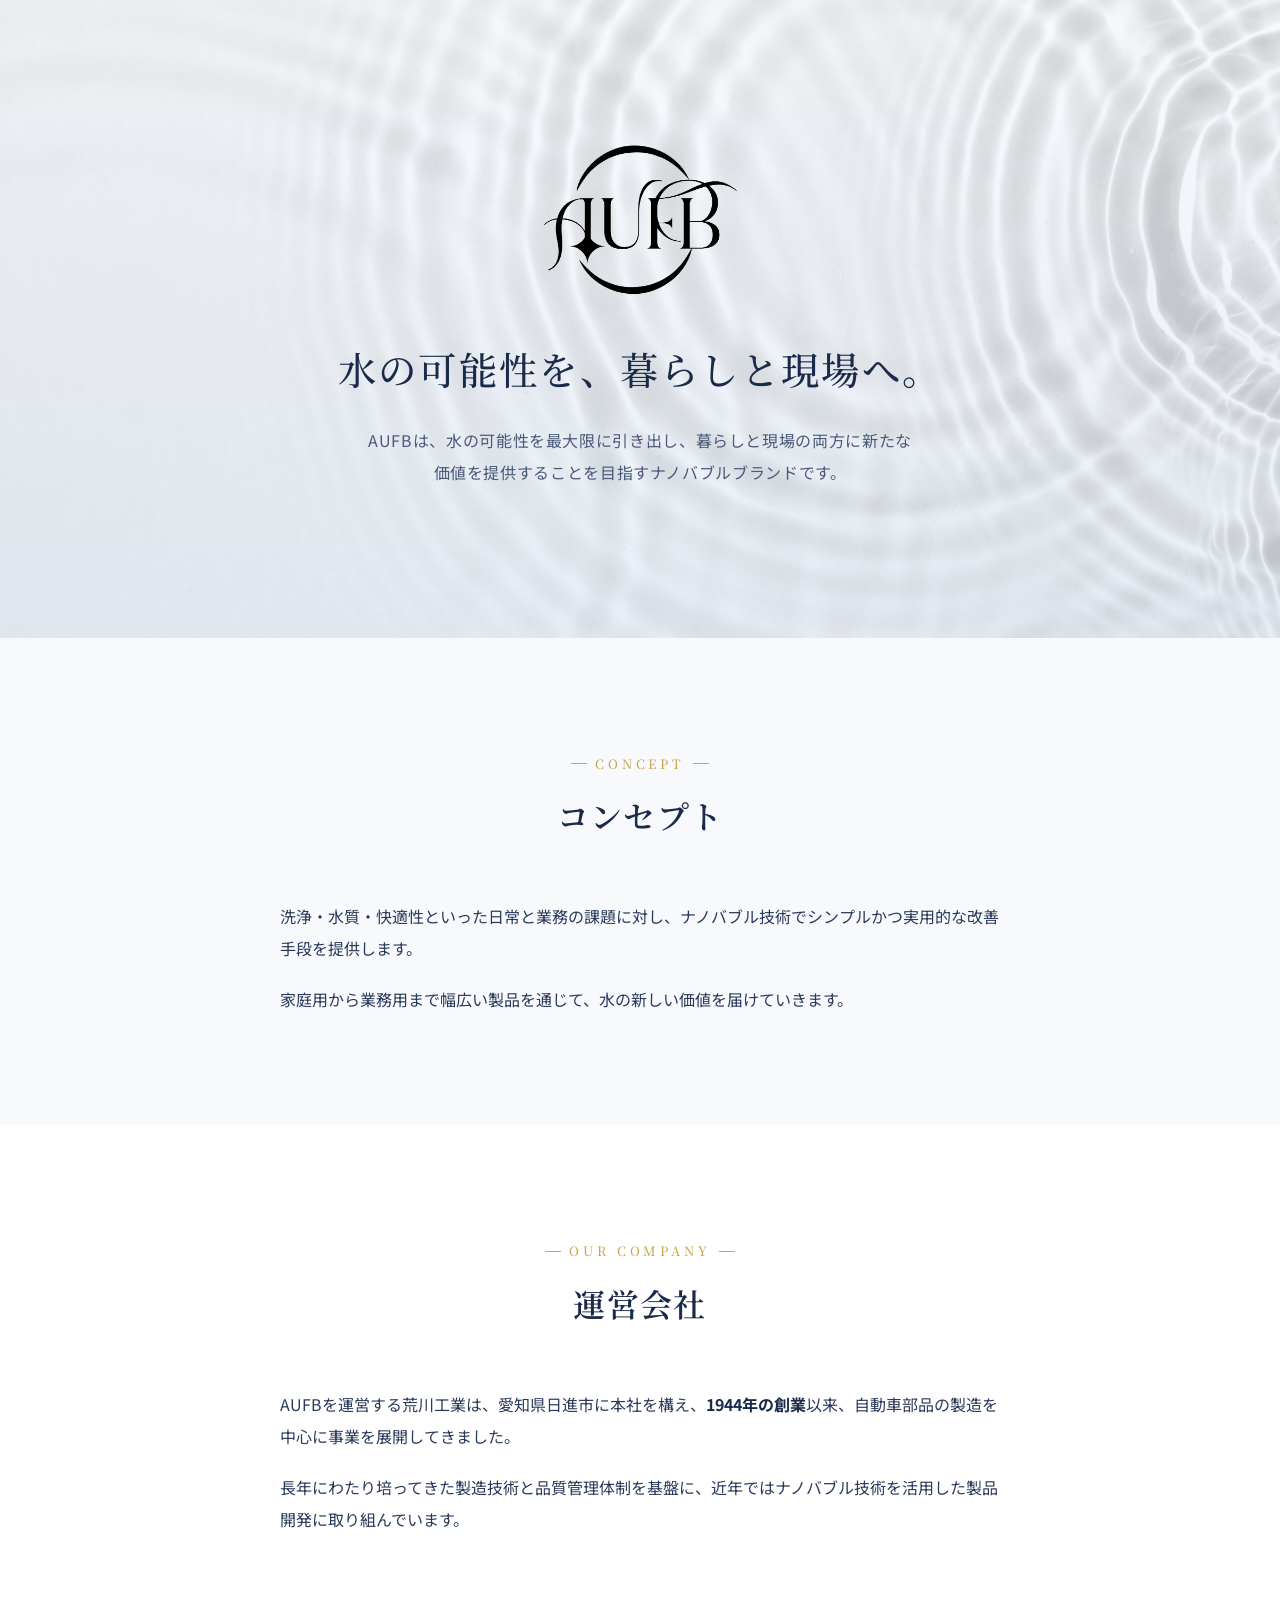
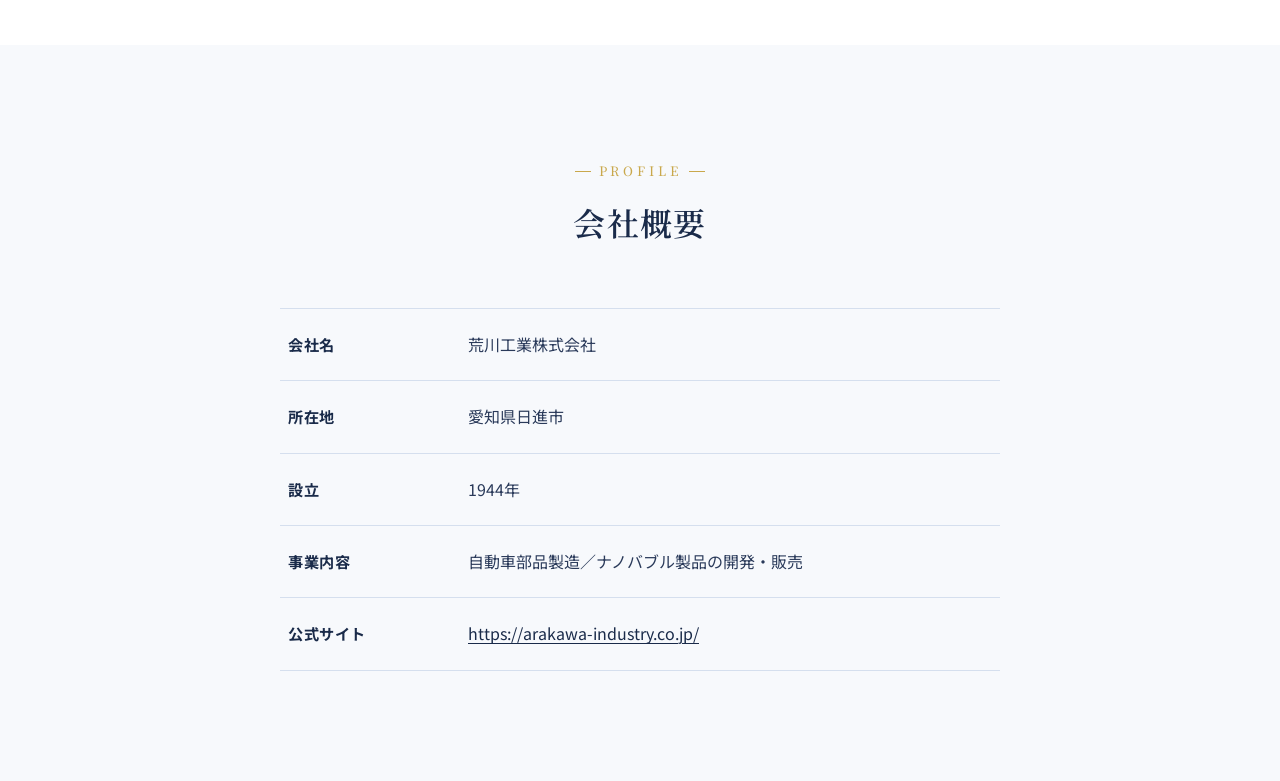
==== commit c4e2ba2c: "AUFBページ：コンセプト本文を宣言調に修正（提供しています→提供します）" ====
--- a/00_サイト制作/about/index.html
+++ b/00_サイト制作/about/index.html
@@ -39,7 +39,7 @@
 
         <div class="section-body">
           <p>
-            洗浄・水質・快適性といった日常と業務の課題に対し、ナノバブル技術でシンプルかつ実用的な改善手段を提供しています。
+            洗浄・水質・快適性といった日常と業務の課題に対し、ナノバブル技術でシンプルかつ実用的な改善手段を提供します。
           </p>
           <p>
             家庭用から業務用まで幅広い製品を通じて、水の新しい価値を届けていきます。
